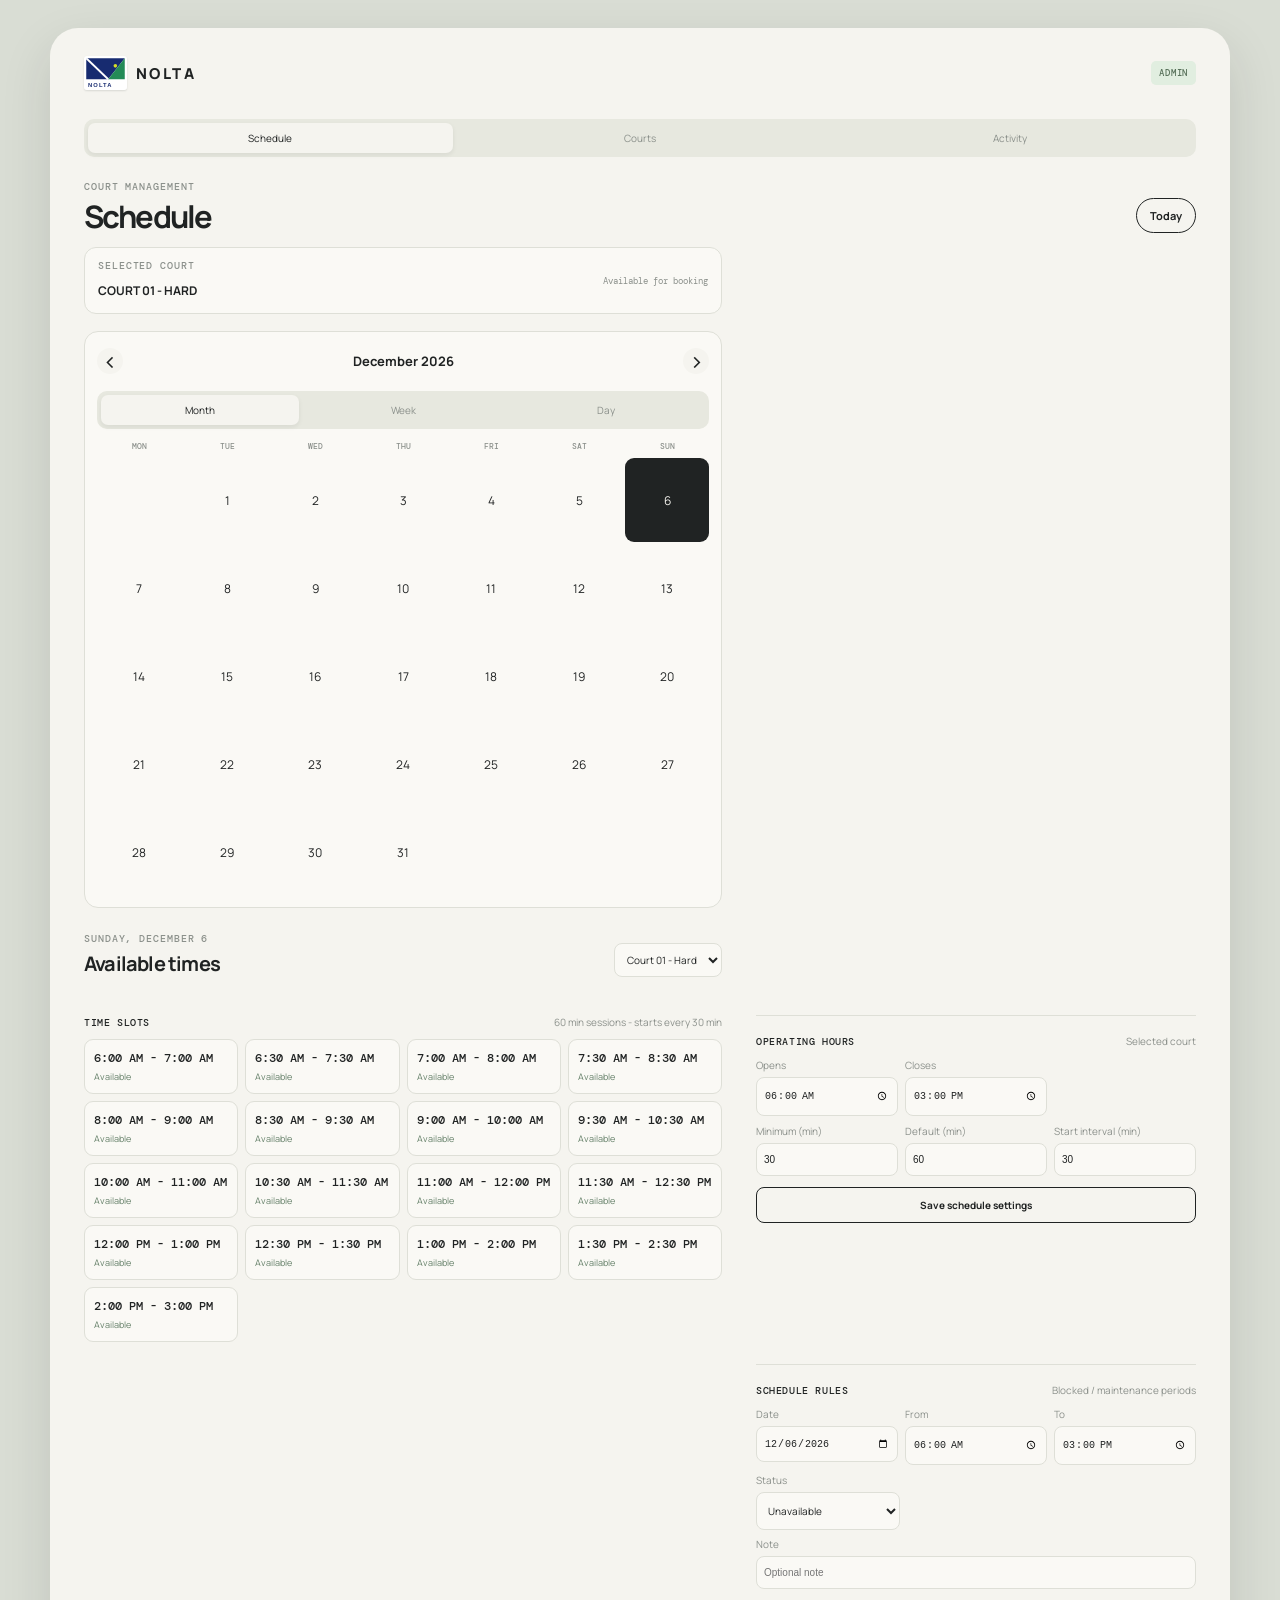
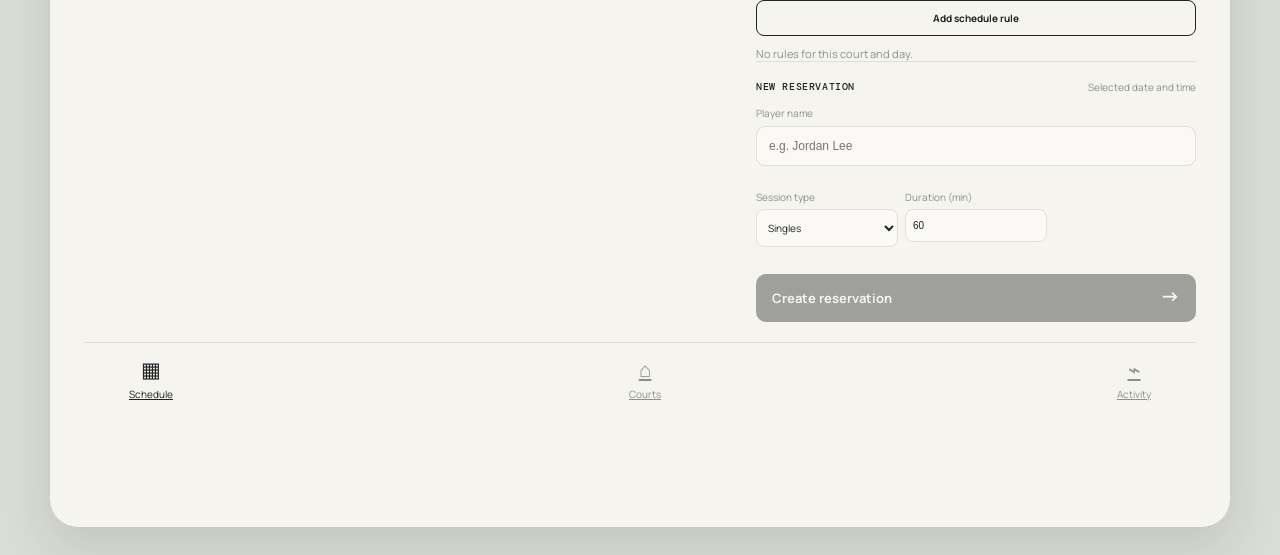
==== index.html @ 349c11d4 "Add files via upload" ====
<!doctype html><html lang="en"><head><meta charset="UTF-8"/><meta name="viewport" content="width=device-width,initial-scale=1.0"/><meta name="theme-color" content="#f5f4ef"/><title>NOLTA - Schedule</title><link rel="preconnect" href="https://fonts.googleapis.com"/><link rel="preconnect" href="https://fonts.gstatic.com" crossorigin/><link href="https://fonts.googleapis.com/css2?family=DM+Mono:wght@400;500&family=Manrope:wght@400;500;600;700;800&display=swap" rel="stylesheet"/><link rel="stylesheet" href="styles.css"/></head><body><main class="phone-shell">
<header class="topbar"><a class="brand" href="index.html"><svg class="nolta-logo" viewBox="0 0 96 76" role="img" aria-label="NOLTA logo"><rect width="96" height="76" rx="4" fill="#fff"/><path d="M5 5H91L54 52H5Z" fill="#172b70"/><path d="M91 5L54 52H91Z" fill="#238b57"/><path d="M5 5L54 52" stroke="#fff" stroke-width="4"/><circle cx="70" cy="22" r="4" fill="#d5df27"/><text x="9" y="69" fill="#172b70" font-family="Arial" font-size="13" font-weight="800">NOLTA</text></svg><span>NOLTA</span></a><span class="admin-badge">ADMIN</span></header>
<nav class="page-nav"><a data-page-link href="index.html">Schedule</a><a data-page-link href="courts.html">Courts</a><a data-page-link href="activity.html">Activity</a></nav><section class="intro"><div><p class="eyebrow">COURT MANAGEMENT</p><h1>Schedule</h1></div><button class="today-button" id="todayButton">Today</button></section>
<section class="court-status-card"><div><p class="eyebrow">SELECTED COURT</p><strong id="selectedCourtLabel"></strong></div><span class="storage-note" id="statusText"></span></section><section class="calendar-card"><div class="calendar-header"><button id="previousPeriod">‹</button><strong id="periodLabel"></strong><button id="nextPeriod">›</button></div><div class="view-switcher"><button class="view-button active" data-view="month">Month</button><button class="view-button" data-view="week">Week</button><button class="view-button" data-view="day">Day</button></div><div class="weekdays"><span>MON</span><span>TUE</span><span>WED</span><span>THU</span><span>FRI</span><span>SAT</span><span>SUN</span></div><div class="calendar-grid" id="calendarGrid"></div></section>
<section class="booking-head"><div><p class="eyebrow" id="selectedDateLabel"></p><h2>Available times</h2></div><select id="courtSelect" class="inline-select" aria-label="Select court"></select></section><section class="time-section"><div class="section-label"><span>TIME SLOTS</span><small id="durationLabel"></small></div><div class="time-grid" id="timeGrid"></div></section>
<section class="admin-panel"><div class="section-label"><span>OPERATING HOURS</span><small>Selected court</small></div><div class="inline-fields"><label>Opens<input id="openingTime" type="time"/></label><label>Closes<input id="closingTime" type="time"/></label></div><div class="inline-fields duration-settings"><label>Minimum (min)<input id="minDuration" type="number" min="1" max="720"/></label><label>Default (min)<input id="defaultDuration" type="number" min="1" max="720"/></label><label>Start interval (min)<input id="startInterval" type="number" min="1" max="720"/></label></div><button class="secondary-button" id="saveSettings">Save schedule settings</button></section>
<section class="admin-panel"><div class="section-label"><span>SCHEDULE RULES</span><small>Blocked / maintenance periods</small></div><div class="inline-fields"><label>Date<input id="ruleDate" type="date"/></label><label>From<input id="ruleStart" type="time" value="06:00"/></label><label>To<input id="ruleEnd" type="time" value="15:00"/></label></div><div class="inline-fields second-row"><label>Status<select id="ruleStatus"><option value="unavailable">Unavailable</option><option value="maintenance">Maintenance</option><option value="available">Available</option></select></label><label class="wide-field">Note<input id="ruleNote" placeholder="Optional note"/></label></div><button class="secondary-button" id="saveRule">Add schedule rule</button><div class="rule-list" id="ruleList"></div></section>
<section class="reservation-form"><div class="section-label"><span>NEW RESERVATION</span><small>Selected date and time</small></div><label>Player name<input id="playerName" placeholder="e.g. Jordan Lee"/></label><div class="inline-fields reservation-fields"><label>Session type<select id="sessionType"><option>Singles</option><option>Doubles</option><option>Practice</option><option>Lesson</option></select></label><label>Duration (min)<input id="reservationDuration" type="number" min="1"/></label></div><button class="confirm-button" id="confirmButton" disabled>Create reservation <span>→</span></button></section>
<nav class="bottom-nav"><a class="nav-item" data-page-link href="index.html"><span>▦</span><small>Schedule</small></a><a class="nav-item" data-page-link href="courts.html"><span>⌂</span><small>Courts</small></a><a class="nav-item" data-page-link href="activity.html"><span>⌁</span><small>Activity</small></a></nav></main><div class="toast" id="toast"></div><script src="assets/js/storage.js"></script><script src="assets/js/navigation.js"></script><script src="assets/js/schedule-page.js"></script></body></html>
---- styles.css ----
:root { --ink:#202323; --muted:#8b908b; --paper:#f5f4ef; --line:#dedfd7; --aqua:#8fe1d5; --coral:#ff918d; --yellow:#f4d86a; --lavender:#c4b8e7; --mint:#a8e39c; --sand:#e8ad78; }
* { box-sizing:border-box; }
body { margin:0; min-width:320px; background:#d9ddd4; color:var(--ink); font-family:Manrope, sans-serif; }
button, select { font:inherit; }
button { border:0; cursor:pointer; }
.phone-shell { width:100%; max-width:480px; min-height:100vh; margin:0 auto; background:var(--paper); padding:20px 18px 96px; overflow:hidden; }
.topbar, .intro, .booking-head, .legend, .bottom-nav { display:flex; align-items:center; justify-content:space-between; }
.topbar { margin-bottom:31px; }
.brand { display:flex; gap:9px; align-items:center; font-size:15px; font-weight:800; letter-spacing:.16em; }
.brand-mark { display:grid; place-items:center; width:27px; height:27px; border-radius:50%; background:var(--ink); color:var(--paper); font-size:14px; letter-spacing:0; }
.nolta-logo { display:block; width:43px; height:34px; object-fit:contain; border-radius:3px; box-shadow:0 1px 2px #20232322; }
.icon-button { position:relative; background:none; font-size:29px; line-height:1; transform:rotate(45deg); color:var(--ink); }
.bell-dot { position:absolute; width:6px; height:6px; top:2px; right:0; border-radius:50%; background:var(--coral); }
.intro { align-items:flex-end; margin-bottom:24px; }
.eyebrow { margin:0 0 7px; color:var(--muted); font:500 10px/1 DM Mono, monospace; letter-spacing:.09em; }
h1, h2, p { margin-top:0; }
h1 { margin-bottom:0; font-size:31px; line-height:1.1; letter-spacing:-.06em; }
h2 { margin:0; font-size:20px; letter-spacing:-.04em; }
.avatar, .mini-avatar { display:grid; place-items:center; border-radius:50%; background:#d7eabf; color:#536744; font-size:12px; font-weight:800; }
.avatar { width:38px; height:38px; }
.date-strip { display:grid; grid-template-columns:22px repeat(4, 1fr) 22px; gap:7px; align-items:center; margin-bottom:33px; }
.date-card { padding:9px 4px 10px; border-radius:12px; background:transparent; color:var(--muted); }
.date-card span { display:block; margin-bottom:5px; font:500 10px DM Mono, monospace; }
.date-card strong { font-size:19px; }
.date-card.active { background:var(--ink); color:var(--paper); box-shadow:0 5px 12px #2023231c; }
.date-arrow { background:none; color:var(--ink); font-size:28px; padding:0; }
.booking-head { align-items:flex-end; margin-bottom:16px; }
.filter-button { padding:8px 11px; border:1px solid var(--line); border-radius:20px; background:transparent; color:var(--ink); font-size:12px; }
.filter-button span { color:var(--muted); margin-left:4px; }
.court-tabs { display:flex; gap:8px; overflow:auto; margin:0 -18px 17px; padding:0 18px 2px; scrollbar-width:none; }
.court-tabs::-webkit-scrollbar { display:none; }
.court-tab { flex:0 0 auto; padding:8px 12px; border:1px solid var(--line); border-radius:20px; background:transparent; color:var(--muted); font-size:11px; }
.court-tab.active { border-color:var(--ink); background:var(--ink); color:var(--paper); }
.schedule { display:grid; grid-template-columns:43px repeat(3, minmax(126px, 1fr)); min-width:425px; height:620px; overflow:auto; border-top:1px solid var(--line); border-bottom:1px solid var(--line); background:repeating-linear-gradient(to bottom, transparent 0, transparent 69px, var(--line) 70px); }
.time-column { padding-top:42px; display:flex; flex-direction:column; justify-content:space-between; height:620px; color:var(--muted); font:10px DM Mono, monospace; }
.time-column span { height:70px; transform:translateY(-6px); }
.court-column { position:relative; height:620px; padding:0 5px; border-left:1px solid var(--line); }
.court-title { position:sticky; top:0; z-index:2; height:42px; padding:15px 5px 0; background:var(--paper); color:var(--ink); font:500 10px DM Mono, monospace; }
.court-title i { float:right; color:var(--muted); font-style:normal; font-size:8px; }
.slot { position:absolute; left:5px; right:5px; display:flex; flex-direction:column; align-items:flex-start; gap:3px; padding:8px; border-radius:8px; text-align:left; color:var(--ink); overflow:hidden; transition:transform .2s, box-shadow .2s; }
.slot:hover, .slot:focus-visible { transform:scale(1.02); box-shadow:0 5px 12px #2023231f; outline:none; }
.slot b { font:500 8px DM Mono, monospace; opacity:.8; }
.slot strong { font-size:11px; line-height:1.15; }
.slot small { font-size:9px; opacity:.65; }
.slot.open { border:1px dashed #20232355; }
.slot.booked { cursor:default; }
.aqua { background:var(--aqua); } .coral { background:var(--coral); } .yellow { background:var(--yellow); } .lavender { background:var(--lavender); } .mint { background:var(--mint); } .sand { background:var(--sand); }
.legend { justify-content:flex-start; gap:13px; padding:15px 0 17px; white-space:nowrap; overflow:hidden; color:var(--muted); font-size:9px; }
.legend span { display:flex; align-items:center; gap:5px; }.dot { width:7px; height:7px; border-radius:50%; display:inline-block; }.available-dot { background:var(--aqua); }.member-dot { background:var(--yellow); }.busy-dot { background:var(--coral); }
.bottom-nav { position:fixed; z-index:4; bottom:0; left:50%; width:min(480px, 100%); transform:translateX(-50%); padding:12px 45px 16px; border-top:1px solid var(--line); background:#f5f4eff2; backdrop-filter:blur(12px); }
.nav-item { display:flex; flex-direction:column; align-items:center; gap:4px; background:none; color:var(--muted); font-size:21px; }.nav-item small { font-size:10px; }.nav-item.active { color:var(--ink); }.mini-avatar { width:23px; height:23px; font-size:9px; }
.modal-backdrop { position:fixed; z-index:8; inset:0; display:grid; align-items:end; background:#20232366; opacity:0; pointer-events:none; transition:opacity .2s; }.modal-backdrop.visible { opacity:1; pointer-events:auto; }.modal { position:relative; width:min(480px, 100%); margin:0 auto; padding:27px 22px 25px; border-radius:22px 22px 0 0; background:var(--paper); transform:translateY(100%); transition:transform .25s; }.visible .modal { transform:translateY(0); }.close-modal { position:absolute; top:16px; right:19px; background:none; color:var(--muted); font-size:28px; }.selected-slot { margin:10px 0 23px; font:500 12px DM Mono, monospace; color:#5f7163; }.field-label { display:block; margin-bottom:7px; font-size:11px; color:var(--muted); }.modal select { width:100%; padding:13px; margin-bottom:19px; border:1px solid var(--line); border-radius:10px; background:transparent; color:var(--ink); }.confirm-button { display:flex; justify-content:space-between; width:100%; padding:15px 16px; border-radius:10px; background:var(--ink); color:var(--paper); font-size:13px; font-weight:700; }.confirm-button span { font-size:20px; line-height:14px; }.toast { position:fixed; z-index:10; left:50%; bottom:81px; transform:translate(-50%, 15px); padding:12px 17px; border-radius:20px; background:var(--ink); color:var(--paper); font-size:12px; opacity:0; transition:.25s; pointer-events:none; white-space:nowrap; }.toast.show { opacity:1; transform:translate(-50%, 0); }
@media (min-width:481px) { .phone-shell { min-height:844px; margin:24px auto; border-radius:28px; box-shadow:0 20px 50px #20232320; } .bottom-nav { bottom:24px; border-radius:0 0 28px 28px; } }

/* Admin booking interface */
.admin-badge { padding:6px 8px; border-radius:5px; background:#e1eee0; color:#58715a; font:500 9px DM Mono, monospace; letter-spacing:.08em; }
.today-button { padding:9px 13px; border:1px solid var(--ink); border-radius:20px; background:transparent; color:var(--ink); font-size:11px; font-weight:700; }
.calendar-card { margin-bottom:26px; padding:16px 12px 13px; border:1px solid var(--line); border-radius:14px; background:#faf9f5; }
.calendar-header { display:flex; align-items:center; justify-content:space-between; margin-bottom:17px; }.calendar-header strong { font-size:13px; }.calendar-header button { width:26px; height:26px; border-radius:50%; background:var(--paper); color:var(--ink); font-size:24px; line-height:20px; }
.weekdays, .calendar-grid { display:grid; grid-template-columns:repeat(7, 1fr); gap:4px; text-align:center; }.weekdays { margin-bottom:7px; color:var(--muted); font:500 8px DM Mono, monospace; }.calendar-day { position:relative; display:grid; place-items:center; width:100%; aspect-ratio:1; border-radius:9px; background:transparent; color:var(--ink); font-size:12px; }.calendar-day:hover { background:#e7e8df; }.calendar-day.selected { background:var(--ink); color:var(--paper); }.calendar-day.today:not(.selected) { outline:1px solid var(--coral); outline-offset:-2px; }.calendar-day i { position:absolute; bottom:4px; width:4px; height:4px; border-radius:50%; background:var(--coral); }.calendar-day.selected i { background:var(--yellow); }
.court-label { align-self:flex-end; padding-bottom:2px; color:#738176; font:500 9px DM Mono, monospace; }.booking-head { align-items:flex-end; }.booking-head .eyebrow { margin-bottom:6px; }
.section-label { display:flex; justify-content:space-between; align-items:center; margin-bottom:10px; color:var(--ink); font:500 10px DM Mono, monospace; letter-spacing:.06em; }.section-label small { color:var(--muted); font:10px Manrope, sans-serif; letter-spacing:0; }.time-section, .reservation-form, .upcoming-section { margin-top:22px; }.time-grid { display:grid; grid-template-columns:repeat(3, 1fr); gap:7px; }.time-option { display:flex; flex-direction:column; gap:4px; align-items:flex-start; padding:10px 9px; border:1px solid var(--line); border-radius:9px; background:#faf9f5; color:var(--ink); text-align:left; }.time-option strong { font:500 12px DM Mono, monospace; }.time-option small { color:#658069; font-size:9px; }.time-option:hover, .time-option.selected { border-color:var(--ink); background:var(--aqua); }.time-option.reserved { background:#ecece6; color:#a4a69e; cursor:not-allowed; }.time-option.reserved small { color:#a4a69e; }
.reservation-form { padding-top:18px; border-top:1px solid var(--line); }.reservation-form label { display:block; margin:12px 0; color:var(--muted); font-size:10px; }.reservation-form input, .reservation-form select { display:block; width:100%; margin-top:6px; padding:12px; border:1px solid var(--line); border-radius:9px; outline:0; background:#faf9f5; color:var(--ink); font-size:12px; }.reservation-form input:focus, .reservation-form select:focus { border-color:var(--ink); }.confirm-button { margin-top:15px; }.confirm-button:disabled { opacity:.4; cursor:not-allowed; }
.reservation-list { display:flex; flex-direction:column; gap:7px; }.reservation-item { display:flex; justify-content:space-between; align-items:center; padding:12px; border:1px solid var(--line); border-radius:10px; background:#faf9f5; }.reservation-item div { display:flex; flex-direction:column; gap:3px; }.reservation-item strong { font-size:12px; }.reservation-item span { color:var(--ink); font:500 10px DM Mono, monospace; }.reservation-item small { color:var(--muted); font-size:9px; }.remove-reservation { width:25px; height:25px; border-radius:50%; background:#f5d7d2; color:#9c5f59; font-size:18px; line-height:20px; }.empty-state { margin:0; color:var(--muted); font-size:11px; }.upcoming-section { padding-bottom:20px; }
.stats-grid { display:grid; grid-template-columns:repeat(3, 1fr); gap:7px; margin:-5px 0 18px; }.stats-grid article { display:flex; flex-direction:column; gap:3px; padding:11px 9px; border:1px solid var(--line); border-radius:10px; background:#faf9f5; }.stats-grid small, .stats-grid span { color:var(--muted); font-size:9px; }.stats-grid strong { font-size:21px; letter-spacing:-.05em; }.court-panel { margin-bottom:18px; padding:14px 12px; border:1px solid var(--line); border-radius:12px; background:#faf9f5; }.court-select-row, .court-edit-row { display:flex; gap:6px; }.court-select-row select, .court-edit-row input, .court-edit-row select { min-width:0; flex:1; padding:9px 7px; border:1px solid var(--line); border-radius:8px; background:var(--paper); color:var(--ink); font-size:10px; }.court-edit-row { margin-top:8px; flex-wrap:wrap; }.court-edit-row input { flex-basis:100%; }.court-edit-row select { flex:1; }.compact { width:auto; margin-top:0; padding:8px 9px; white-space:nowrap; }.danger-button { border:0; border-radius:8px; background:#f3d8d4; color:#935c55; font-size:10px; }.storage-note { color:var(--muted); font:9px DM Mono, monospace; }.filter-row { display:flex; gap:7px; margin-bottom:9px; }.filter-row input, .filter-row select { min-width:0; flex:1; padding:10px 8px; border:1px solid var(--line); border-radius:8px; background:#faf9f5; color:var(--ink); font-size:10px; }.filter-row select { flex:0 0 125px; }.section-label .compact { font-family:Manrope, sans-serif; letter-spacing:0; }.reservation-actions { min-width:120px; }.reservation-actions button { cursor:pointer; }.reservation-actions button:disabled { opacity:.45; cursor:not-allowed; }
.duration-settings { margin-top:8px; }.reservation-fields { grid-template-columns:1fr 1fr; margin-top:5px; }.reservation-fields input, .reservation-fields select { display:block; width:100%; margin-top:5px; padding:10px 7px; border:1px solid var(--line); border-radius:8px; background:#faf9f5; color:var(--ink); font-size:10px; }
@media (min-width:800px) { body { padding:28px; }.phone-shell { max-width:1180px; min-height:calc(100vh - 56px); margin:0 auto; padding:28px 34px 110px; border-radius:28px; }.topbar { margin-bottom:42px; }.stats-grid { max-width:520px; }.court-panel { max-width:760px; }.calendar-card { max-width:760px; }.time-grid { grid-template-columns:repeat(4, 1fr); max-width:760px; }.admin-panel, .reservation-form, .upcoming-section { max-width:760px; }.bottom-nav { width:min(1180px, 100%); bottom:28px; border-radius:0 0 28px 28px; }.reservation-item { align-items:center; }.reservation-actions { max-width:none; }.reservation-actions button { font-size:9px; } }
/* Mobile is full-width; tablet and desktop use the wider dashboard layout above. */
@media (min-width:481px) and (max-width:799px) { body { padding:24px 0; }.phone-shell { width:min(640px, 100%); max-width:640px; min-height:844px; margin:0 auto; padding:24px 26px 104px; border-radius:24px; }.bottom-nav { width:min(640px, 100%); bottom:24px; border-radius:0 0 24px 24px; } }
.modal-backdrop { position:fixed; z-index:8; inset:0; display:grid; align-items:end; background:#20232366; opacity:0; pointer-events:none; transition:opacity .2s; }.modal-backdrop.visible { opacity:1; pointer-events:auto; }.modal { position:relative; width:min(460px, 100%); margin:0 auto; padding:27px 22px 25px; border-radius:22px 22px 0 0; background:var(--paper); transform:translateY(100%); transition:transform .25s; }.visible .modal { transform:translateY(0); }.modal .field-label { display:block; margin:12px 0 5px; color:var(--muted); font-size:10px; }.modal input, .modal select { width:100%; padding:11px; border:1px solid var(--line); border-radius:9px; background:#faf9f5; color:var(--ink); font-size:11px; }.close-modal { position:absolute; top:14px; right:17px; border:0; background:none; color:var(--muted); font-size:26px; }.selected-slot { margin:10px 0 17px; color:#5f7163; font:500 11px DM Mono, monospace; }.modal .confirm-button { margin-top:18px; }.modal input:focus, .modal select:focus, input:focus, select:focus, button:focus-visible, a:focus-visible { outline:2px solid #6b9c88; outline-offset:2px; }
@media (min-width:800px) { .phone-shell { display:grid; grid-template-columns:minmax(0, 1fr) minmax(340px, 440px); column-gap:34px; align-items:start; }.topbar, .page-nav, .intro, .bottom-nav { grid-column:1 / -1; }.calendar-card, .court-status-card, .booking-head, .time-section { grid-column:1; }.admin-panel, .reservation-form, .court-list, .filter-row, .reservation-list { grid-column:2; }.admin-panel { margin-top:0; }.reservation-form { margin-top:0; }.bottom-nav { position:relative; width:100%; bottom:auto; margin-top:20px; }.modal { align-self:center; border-radius:22px; margin-bottom:10vh; } }
.page-nav { display:flex; gap:5px; margin:-13px 0 25px; padding:4px; border-radius:10px; background:#e7e8df; }.page-nav a { flex:1; padding:8px 4px; border-radius:7px; color:var(--muted); text-align:center; text-decoration:none; font-size:10px; }.page-nav a.active { background:var(--paper); color:var(--ink); box-shadow:0 2px 5px #20232312; }.brand { color:var(--ink); text-decoration:none; }.inline-select { max-width:130px; padding:8px; border:1px solid var(--line); border-radius:8px; background:#faf9f5; color:var(--ink); font-size:10px; }.court-list { display:flex; flex-direction:column; gap:8px; }.court-card { display:flex; justify-content:space-between; gap:8px; padding:14px 12px; border:1px solid var(--line); border-radius:12px; background:#faf9f5; }.court-card h2 { margin:2px 0 5px; font-size:18px; }.court-card small { display:block; margin-top:8px; color:var(--muted); font-size:9px; }.court-card-status { display:block; font-size:10px; }.card-actions { display:flex; flex-direction:column; gap:5px; align-items:flex-end; }.form-actions { display:flex; gap:8px; margin-top:12px; }.form-actions .secondary-button { flex:1; }.activity-filters { flex-wrap:wrap; }.activity-filters input, .activity-filters select { flex:1 1 140px; }.activity-filters input[type=date] { min-width:0; }.rule-item .status-available { color:#5c8667; }
.court-status-card { display:flex; align-items:center; justify-content:space-between; margin:-10px 0 17px; padding:13px; border:1px solid var(--line); border-radius:12px; background:#faf9f5; }.court-status-card strong { font-size:12px; }.court-status-card select { max-width:130px; padding:8px; border:1px solid var(--line); border-radius:8px; background:var(--paper); color:var(--ink); font-size:10px; }.view-switcher { display:flex; gap:5px; margin-bottom:12px; padding:4px; border-radius:10px; background:#e7e8df; }.view-button { flex:1; padding:8px; border-radius:7px; background:transparent; color:var(--muted); font-size:10px; }.view-button.active { background:var(--paper); color:var(--ink); box-shadow:0 2px 5px #20232312; }.admin-panel { margin-top:22px; padding-top:18px; border-top:1px solid var(--line); }.inline-fields { display:grid; grid-template-columns:1fr 1fr 1fr; gap:7px; }.inline-fields label, .reservation-form label { display:block; color:var(--muted); font-size:10px; }.inline-fields input, .inline-fields select { display:block; width:100%; margin-top:5px; padding:10px 7px; border:1px solid var(--line); border-radius:8px; background:#faf9f5; color:var(--ink); font-size:10px; }.second-row { margin-top:8px; grid-template-columns:1fr 2fr; }.wide-field { grid-column:span 2; }.secondary-button { width:100%; margin-top:11px; padding:10px; border:1px solid var(--ink); border-radius:8px; background:transparent; color:var(--ink); font-size:10px; font-weight:700; }.rule-list { display:flex; flex-direction:column; gap:6px; margin-top:10px; }.rule-item { display:flex; justify-content:space-between; align-items:center; padding:10px; border:1px solid var(--line); border-radius:8px; background:#faf9f5; }.rule-item > div:first-child { display:flex; flex-direction:column; gap:3px; }.rule-item strong { font:500 11px DM Mono, monospace; }.rule-item small { color:var(--muted); font-size:9px; }.rule-item button { margin-left:4px; padding:5px 6px; border-radius:5px; background:#e9e9e1; color:var(--ink); font-size:9px; }.status-available { color:#5c8667; }.status-unavailable, .status-cancelled { color:#a2645c; }.status-maintenance { color:#af7e2e; }.status-pending { color:#9b8246; }.status-confirmed { color:#52805d; }.booking-dot, .rule-dot { position:absolute; bottom:4px; width:4px; height:4px; border-radius:50%; }.booking-dot { background:var(--coral); left:calc(50% - 6px); }.rule-dot { background:var(--yellow); left:calc(50% + 2px); }.calendar-day.selected .booking-dot { background:var(--yellow); }.time-option.blocked { background:#e9e9e2; color:#a4a69e; cursor:not-allowed; }.time-option.blocked small { color:#a4a69e; }.reservation-actions { display:flex !important; flex-direction:row !important; flex-wrap:wrap; justify-content:flex-end; gap:4px; max-width:145px; }.reservation-actions button { padding:5px 6px; border:0; border-radius:5px; background:#e8e9e1; color:var(--ink); font-size:8px; }.reservation-actions .confirm-record { background:#d9edda; color:#58715a; }.reservation-actions .cancel-record { background:#f3d8d4; color:#935c55; }.reservation-actions button:disabled { opacity:.6; cursor:default; }.reservation-item { align-items:flex-start; gap:8px; }
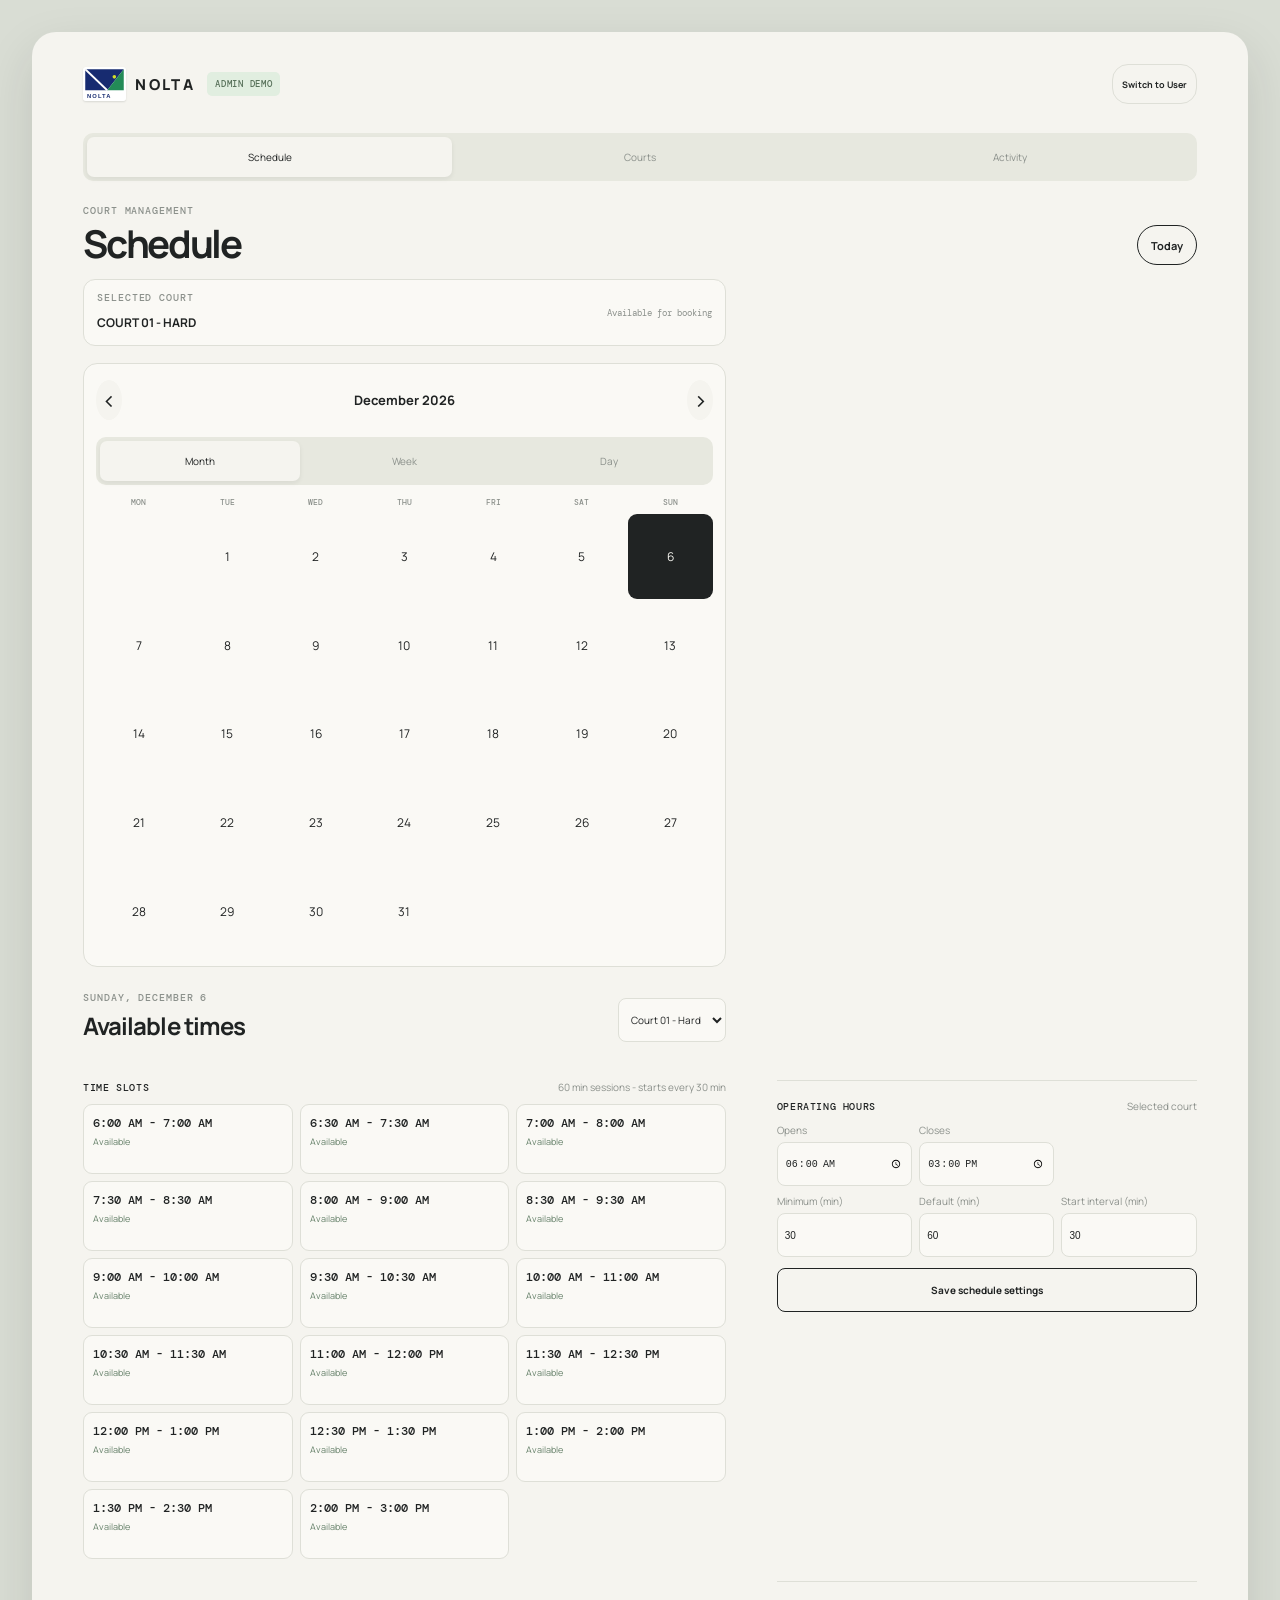
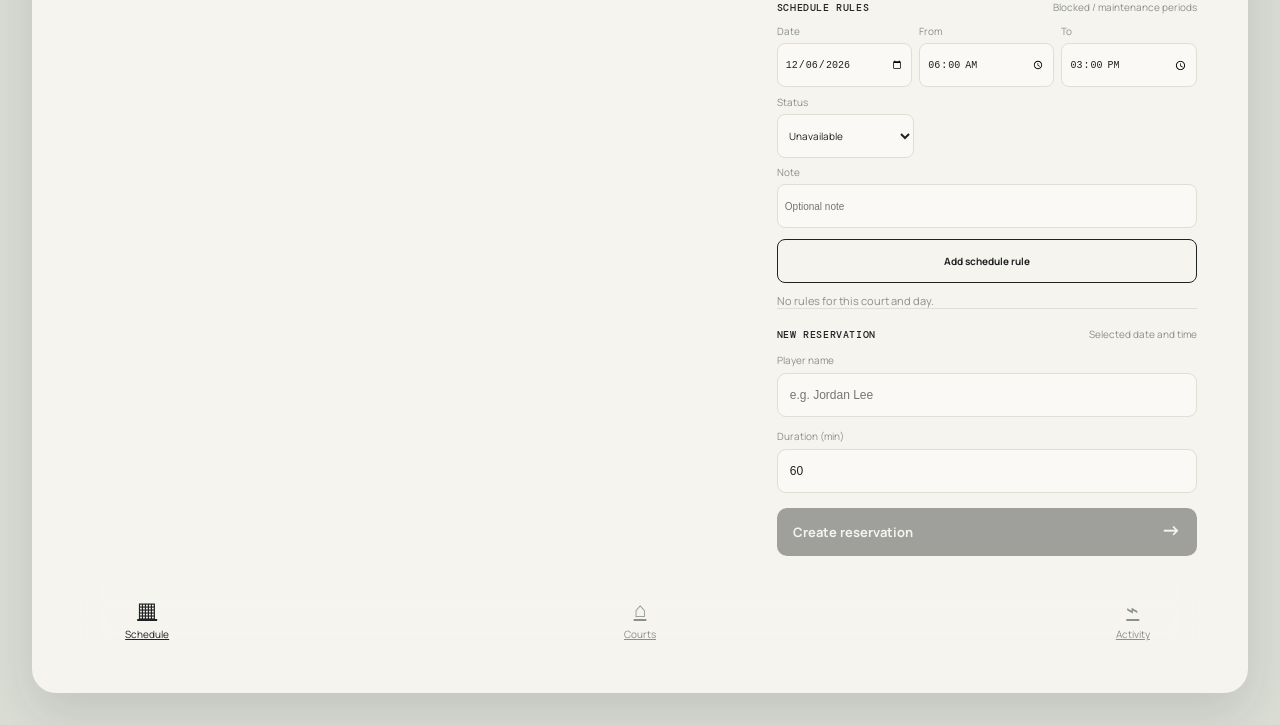
==== commit 1e9c5fa2: "Add files via upload Update responsive NOLTA prototype" ====
--- a/index.html
+++ b/index.html
@@ -1,9 +1 @@
-<!doctype html><html lang="en"><head><meta charset="UTF-8"/><meta name="viewport" content="width=device-width,initial-scale=1.0"/><meta name="theme-color" content="#f5f4ef"/><title>NOLTA - Schedule</title><link rel="preconnect" href="https://fonts.googleapis.com"/><link rel="preconnect" href="https://fonts.gstatic.com" crossorigin/><link href="https://fonts.googleapis.com/css2?family=DM+Mono:wght@400;500&family=Manrope:wght@400;500;600;700;800&display=swap" rel="stylesheet"/><link rel="stylesheet" href="styles.css"/></head><body><main class="phone-shell">
-<header class="topbar"><a class="brand" href="index.html"><svg class="nolta-logo" viewBox="0 0 96 76" role="img" aria-label="NOLTA logo"><rect width="96" height="76" rx="4" fill="#fff"/><path d="M5 5H91L54 52H5Z" fill="#172b70"/><path d="M91 5L54 52H91Z" fill="#238b57"/><path d="M5 5L54 52" stroke="#fff" stroke-width="4"/><circle cx="70" cy="22" r="4" fill="#d5df27"/><text x="9" y="69" fill="#172b70" font-family="Arial" font-size="13" font-weight="800">NOLTA</text></svg><span>NOLTA</span></a><span class="admin-badge">ADMIN</span></header>
-<nav class="page-nav"><a data-page-link href="index.html">Schedule</a><a data-page-link href="courts.html">Courts</a><a data-page-link href="activity.html">Activity</a></nav><section class="intro"><div><p class="eyebrow">COURT MANAGEMENT</p><h1>Schedule</h1></div><button class="today-button" id="todayButton">Today</button></section>
-<section class="court-status-card"><div><p class="eyebrow">SELECTED COURT</p><strong id="selectedCourtLabel"></strong></div><span class="storage-note" id="statusText"></span></section><section class="calendar-card"><div class="calendar-header"><button id="previousPeriod">‹</button><strong id="periodLabel"></strong><button id="nextPeriod">›</button></div><div class="view-switcher"><button class="view-button active" data-view="month">Month</button><button class="view-button" data-view="week">Week</button><button class="view-button" data-view="day">Day</button></div><div class="weekdays"><span>MON</span><span>TUE</span><span>WED</span><span>THU</span><span>FRI</span><span>SAT</span><span>SUN</span></div><div class="calendar-grid" id="calendarGrid"></div></section>
-<section class="booking-head"><div><p class="eyebrow" id="selectedDateLabel"></p><h2>Available times</h2></div><select id="courtSelect" class="inline-select" aria-label="Select court"></select></section><section class="time-section"><div class="section-label"><span>TIME SLOTS</span><small id="durationLabel"></small></div><div class="time-grid" id="timeGrid"></div></section>
-<section class="admin-panel"><div class="section-label"><span>OPERATING HOURS</span><small>Selected court</small></div><div class="inline-fields"><label>Opens<input id="openingTime" type="time"/></label><label>Closes<input id="closingTime" type="time"/></label></div><div class="inline-fields duration-settings"><label>Minimum (min)<input id="minDuration" type="number" min="1" max="720"/></label><label>Default (min)<input id="defaultDuration" type="number" min="1" max="720"/></label><label>Start interval (min)<input id="startInterval" type="number" min="1" max="720"/></label></div><button class="secondary-button" id="saveSettings">Save schedule settings</button></section>
-<section class="admin-panel"><div class="section-label"><span>SCHEDULE RULES</span><small>Blocked / maintenance periods</small></div><div class="inline-fields"><label>Date<input id="ruleDate" type="date"/></label><label>From<input id="ruleStart" type="time" value="06:00"/></label><label>To<input id="ruleEnd" type="time" value="15:00"/></label></div><div class="inline-fields second-row"><label>Status<select id="ruleStatus"><option value="unavailable">Unavailable</option><option value="maintenance">Maintenance</option><option value="available">Available</option></select></label><label class="wide-field">Note<input id="ruleNote" placeholder="Optional note"/></label></div><button class="secondary-button" id="saveRule">Add schedule rule</button><div class="rule-list" id="ruleList"></div></section>
-<section class="reservation-form"><div class="section-label"><span>NEW RESERVATION</span><small>Selected date and time</small></div><label>Player name<input id="playerName" placeholder="e.g. Jordan Lee"/></label><div class="inline-fields reservation-fields"><label>Session type<select id="sessionType"><option>Singles</option><option>Doubles</option><option>Practice</option><option>Lesson</option></select></label><label>Duration (min)<input id="reservationDuration" type="number" min="1"/></label></div><button class="confirm-button" id="confirmButton" disabled>Create reservation <span>→</span></button></section>
-<nav class="bottom-nav"><a class="nav-item" data-page-link href="index.html"><span>▦</span><small>Schedule</small></a><a class="nav-item" data-page-link href="courts.html"><span>⌂</span><small>Courts</small></a><a class="nav-item" data-page-link href="activity.html"><span>⌁</span><small>Activity</small></a></nav></main><div class="toast" id="toast"></div><script src="assets/js/storage.js"></script><script src="assets/js/navigation.js"></script><script src="assets/js/schedule-page.js"></script></body></html>
+<!doctype html><html lang="en"><head><meta charset="UTF-8"/><meta name="viewport" content="width=device-width,initial-scale=1.0"/><meta name="theme-color" content="#f5f4ef"/><title>NOLTA - Schedule</title><link rel="preconnect" href="https://fonts.googleapis.com"/><link rel="preconnect" href="https://fonts.gstatic.com" crossorigin/><link href="https://fonts.googleapis.com/css2?family=DM+Mono:wght@400;500&family=Manrope:wght@400;500;600;700;800&display=swap" rel="stylesheet"/><link rel="stylesheet" href="styles.css"/></head><body><main class="phone-shell"><header class="topbar"><a class="brand" href="index.html"><svg class="nolta-logo" viewBox="0 0 96 76" role="img" aria-label="NOLTA logo"><rect width="96" height="76" rx="4" fill="#fff"/><path d="M5 5H91L54 52H5Z" fill="#172b70"/><path d="M91 5L54 52H91Z" fill="#238b57"/><path d="M5 5L54 52" stroke="#fff" stroke-width="4"/><circle cx="70" cy="22" r="4" fill="#d5df27"/><text x="9" y="69" fill="#172b70" font-family="Arial" font-size="13" font-weight="800">NOLTA</text></svg><span>NOLTA</span></a><span class="admin-badge">ADMIN</span></header><nav class="page-nav"><a data-page-link href="index.html">Schedule</a><a data-page-link href="courts.html">Courts</a><a data-page-link href="activity.html">Activity</a></nav><section class="intro"><div><p class="eyebrow">COURT MANAGEMENT</p><h1>Schedule</h1></div><button class="today-button" id="todayButton">Today</button></section><section class="court-status-card"><div><p class="eyebrow">SELECTED COURT</p><strong id="selectedCourtLabel"></strong></div><span class="storage-note" id="statusText"></span></section><section class="calendar-card"><div class="calendar-header"><button id="previousPeriod">‹</button><strong id="periodLabel"></strong><button id="nextPeriod">›</button></div><div class="view-switcher"><button class="view-button active" data-view="month">Month</button><button class="view-button" data-view="week">Week</button><button class="view-button" data-view="day">Day</button></div><div class="weekdays"><span>MON</span><span>TUE</span><span>WED</span><span>THU</span><span>FRI</span><span>SAT</span><span>SUN</span></div><div class="calendar-grid" id="calendarGrid"></div></section><section class="booking-head"><div><p class="eyebrow" id="selectedDateLabel"></p><h2>Available times</h2></div><select id="courtSelect" class="inline-select" aria-label="Select court"></select></section><section class="time-section"><div class="section-label"><span>TIME SLOTS</span><small id="durationLabel"></small></div><div class="time-grid" id="timeGrid"></div></section><section class="admin-panel"><div class="section-label"><span>OPERATING HOURS</span><small>Selected court</small></div><div class="inline-fields"><label>Opens<input id="openingTime" type="time"/></label><label>Closes<input id="closingTime" type="time"/></label></div><div class="inline-fields duration-settings"><label>Minimum (min)<input id="minDuration" type="number" min="1" max="720"/></label><label>Default (min)<input id="defaultDuration" type="number" min="1" max="720"/></label><label>Start interval (min)<input id="startInterval" type="number" min="1" max="720"/></label></div><button class="secondary-button" id="saveSettings">Save schedule settings</button></section><section class="admin-panel"><div class="section-label"><span>SCHEDULE RULES</span><small>Blocked / maintenance periods</small></div><div class="inline-fields"><label>Date<input id="ruleDate" type="date"/></label><label>From<input id="ruleStart" type="time" value="06:00"/></label><label>To<input id="ruleEnd" type="time" value="15:00"/></label></div><div class="inline-fields second-row"><label>Status<select id="ruleStatus"><option value="unavailable">Unavailable</option><option value="maintenance">Maintenance</option><option value="available">Available</option></select></label><label class="wide-field">Note<input id="ruleNote" placeholder="Optional note"/></label></div><button class="secondary-button" id="saveRule">Add schedule rule</button><div class="rule-list" id="ruleList"></div></section><section class="reservation-form"><div class="section-label"><span>NEW RESERVATION</span><small>Selected date and time</small></div><label>Player name<input id="playerName" placeholder="e.g. Jordan Lee"/></label><label>Duration (min)<input id="reservationDuration" type="number" min="1"/></label><button class="confirm-button" id="confirmButton" disabled>Create reservation <span>→</span></button></section><nav class="bottom-nav"><a class="nav-item" data-page-link href="index.html"><span>▦</span><small>Schedule</small></a><a class="nav-item" data-page-link href="courts.html"><span>⌂</span><small>Courts</small></a><a class="nav-item" data-page-link href="activity.html"><span>⌁</span><small>Activity</small></a></nav></main><div class="toast" id="toast"></div><script src="assets/js/storage.js"></script><script src="assets/js/navigation.js"></script><script src="assets/js/schedule-page.js"></script></body></html>
--- a/styles.css
+++ b/styles.css
@@ -71,3 +71,90 @@
 @media (min-width:800px) { .phone-shell { display:grid; grid-template-columns:minmax(0, 1fr) minmax(340px, 440px); column-gap:34px; align-items:start; }.topbar, .page-nav, .intro, .bottom-nav { grid-column:1 / -1; }.calendar-card, .court-status-card, .booking-head, .time-section { grid-column:1; }.admin-panel, .reservation-form, .court-list, .filter-row, .reservation-list { grid-column:2; }.admin-panel { margin-top:0; }.reservation-form { margin-top:0; }.bottom-nav { position:relative; width:100%; bottom:auto; margin-top:20px; }.modal { align-self:center; border-radius:22px; margin-bottom:10vh; } }
 .page-nav { display:flex; gap:5px; margin:-13px 0 25px; padding:4px; border-radius:10px; background:#e7e8df; }.page-nav a { flex:1; padding:8px 4px; border-radius:7px; color:var(--muted); text-align:center; text-decoration:none; font-size:10px; }.page-nav a.active { background:var(--paper); color:var(--ink); box-shadow:0 2px 5px #20232312; }.brand { color:var(--ink); text-decoration:none; }.inline-select { max-width:130px; padding:8px; border:1px solid var(--line); border-radius:8px; background:#faf9f5; color:var(--ink); font-size:10px; }.court-list { display:flex; flex-direction:column; gap:8px; }.court-card { display:flex; justify-content:space-between; gap:8px; padding:14px 12px; border:1px solid var(--line); border-radius:12px; background:#faf9f5; }.court-card h2 { margin:2px 0 5px; font-size:18px; }.court-card small { display:block; margin-top:8px; color:var(--muted); font-size:9px; }.court-card-status { display:block; font-size:10px; }.card-actions { display:flex; flex-direction:column; gap:5px; align-items:flex-end; }.form-actions { display:flex; gap:8px; margin-top:12px; }.form-actions .secondary-button { flex:1; }.activity-filters { flex-wrap:wrap; }.activity-filters input, .activity-filters select { flex:1 1 140px; }.activity-filters input[type=date] { min-width:0; }.rule-item .status-available { color:#5c8667; }
 .court-status-card { display:flex; align-items:center; justify-content:space-between; margin:-10px 0 17px; padding:13px; border:1px solid var(--line); border-radius:12px; background:#faf9f5; }.court-status-card strong { font-size:12px; }.court-status-card select { max-width:130px; padding:8px; border:1px solid var(--line); border-radius:8px; background:var(--paper); color:var(--ink); font-size:10px; }.view-switcher { display:flex; gap:5px; margin-bottom:12px; padding:4px; border-radius:10px; background:#e7e8df; }.view-button { flex:1; padding:8px; border-radius:7px; background:transparent; color:var(--muted); font-size:10px; }.view-button.active { background:var(--paper); color:var(--ink); box-shadow:0 2px 5px #20232312; }.admin-panel { margin-top:22px; padding-top:18px; border-top:1px solid var(--line); }.inline-fields { display:grid; grid-template-columns:1fr 1fr 1fr; gap:7px; }.inline-fields label, .reservation-form label { display:block; color:var(--muted); font-size:10px; }.inline-fields input, .inline-fields select { display:block; width:100%; margin-top:5px; padding:10px 7px; border:1px solid var(--line); border-radius:8px; background:#faf9f5; color:var(--ink); font-size:10px; }.second-row { margin-top:8px; grid-template-columns:1fr 2fr; }.wide-field { grid-column:span 2; }.secondary-button { width:100%; margin-top:11px; padding:10px; border:1px solid var(--ink); border-radius:8px; background:transparent; color:var(--ink); font-size:10px; font-weight:700; }.rule-list { display:flex; flex-direction:column; gap:6px; margin-top:10px; }.rule-item { display:flex; justify-content:space-between; align-items:center; padding:10px; border:1px solid var(--line); border-radius:8px; background:#faf9f5; }.rule-item > div:first-child { display:flex; flex-direction:column; gap:3px; }.rule-item strong { font:500 11px DM Mono, monospace; }.rule-item small { color:var(--muted); font-size:9px; }.rule-item button { margin-left:4px; padding:5px 6px; border-radius:5px; background:#e9e9e1; color:var(--ink); font-size:9px; }.status-available { color:#5c8667; }.status-unavailable, .status-cancelled { color:#a2645c; }.status-maintenance { color:#af7e2e; }.status-pending { color:#9b8246; }.status-confirmed { color:#52805d; }.booking-dot, .rule-dot { position:absolute; bottom:4px; width:4px; height:4px; border-radius:50%; }.booking-dot { background:var(--coral); left:calc(50% - 6px); }.rule-dot { background:var(--yellow); left:calc(50% + 2px); }.calendar-day.selected .booking-dot { background:var(--yellow); }.time-option.blocked { background:#e9e9e2; color:#a4a69e; cursor:not-allowed; }.time-option.blocked small { color:#a4a69e; }.reservation-actions { display:flex !important; flex-direction:row !important; flex-wrap:wrap; justify-content:flex-end; gap:4px; max-width:145px; }.reservation-actions button { padding:5px 6px; border:0; border-radius:5px; background:#e8e9e1; color:var(--ink); font-size:8px; }.reservation-actions .confirm-record { background:#d9edda; color:#58715a; }.reservation-actions .cancel-record { background:#f3d8d4; color:#935c55; }.reservation-actions button:disabled { opacity:.6; cursor:default; }.reservation-item { align-items:flex-start; gap:8px; }
+.role-switch { margin-left:auto; padding:7px 9px; border:1px solid var(--line); border-radius:16px; background:transparent; color:var(--ink); font-size:9px; font-weight:700; }.user-hero { margin-bottom:20px; padding:18px; border-radius:14px; background:var(--ink); color:var(--paper); }.user-hero .eyebrow { color:#b9c8bb; }.user-hero h2 { margin-bottom:7px; color:var(--paper); }.user-hero p:last-child { margin:0; color:#d6ddd4; font-size:11px; line-height:1.5; }.user-booking label { display:block; margin:12px 0; color:var(--muted); font-size:10px; }.user-booking input, .user-booking select { display:block; width:100%; margin-top:6px; padding:12px; border:1px solid var(--line); border-radius:9px; background:#faf9f5; color:var(--ink); font-size:12px; }.user-booking .confirm-button { margin-top:16px; }
+.user-calendar { display:grid; grid-template-columns:repeat(7, 1fr); gap:5px; margin:10px 0 19px; }.user-calendar .calendar-day { padding:7px 2px; }.user-calendar .calendar-day span { font:8px DM Mono, monospace; color:var(--muted); }.user-calendar .calendar-day strong { font-size:14px; }.user-calendar .calendar-day.selected span, .user-calendar .calendar-day.selected strong { color:var(--paper); }.full-select, .duration-label input { display:block; width:100%; margin-top:6px; padding:12px; border:1px solid var(--line); border-radius:9px; background:#faf9f5; color:var(--ink); font-size:12px; }.booking-date-heading { margin-top:21px; }.duration-label { display:block; margin-top:18px; color:var(--muted); font-size:10px; }.booking-summary { margin-top:18px; padding:13px; border-radius:10px; background:#e4efe3; color:var(--ink); }.booking-summary strong { font-size:11px; line-height:1.45; }.profile-card { padding:20px; margin-bottom:13px; border-radius:14px; background:#faf9f5; border:1px solid var(--line); }.profile-card .avatar { margin-bottom:15px; }.profile-card h2 { margin-bottom:5px; }.profile-card p:not(.eyebrow) { margin-bottom:5px; font:500 11px DM Mono, monospace; }.profile-card small { color:var(--muted); font-size:9px; }.logout-button { width:100%; margin-top:10px; padding:11px; }.auth-shell { max-width:390px; min-height:100vh; display:flex; flex-direction:column; justify-content:center; }.auth-logo { display:flex; align-items:center; gap:9px; margin-bottom:28px; font-weight:800; letter-spacing:.16em; }.auth-shell h1 { margin-bottom:10px; }.auth-note { color:var(--muted); font-size:11px; line-height:1.5; }.auth-shell label { display:block; margin-top:15px; color:var(--muted); font-size:10px; }.auth-shell input, .auth-shell select { display:block; width:100%; margin-top:6px; padding:12px; border:1px solid var(--line); border-radius:9px; background:#faf9f5; color:var(--ink); }.auth-shell .confirm-button { margin-top:20px; }.auth-link { display:block; margin-top:16px; color:var(--ink); text-align:center; font-size:11px; }.prototype-warning { margin-top:22px; color:var(--muted); font-size:9px; line-height:1.4; text-align:center; }.auth-error { color:#9c5f59; font-size:11px; }
+.reset-filters-button{margin:0;padding:9px 11px;white-space:nowrap}.reset-modal h2{max-width:300px;margin-top:5px}.reset-actions{display:flex;gap:8px;margin-top:18px}.reset-actions button{flex:1;margin:0;padding:12px}.reset-confirm{padding:12px 10px}.empty-panel{padding:30px 20px;border:1px dashed var(--line);border-radius:14px;background:#faf9f5;text-align:center}.empty-panel h2{margin:7px 0 6px;font-size:18px}.empty-panel p{max-width:300px;margin:0 auto;color:var(--muted);font-size:11px;line-height:1.5}.empty-icon{display:grid;place-items:center;width:42px;height:42px;margin:0 auto;border-radius:50%;background:#e4efe3;color:#5f7163;font-size:24px}
+.demo-management{margin-bottom:14px;padding:16px 12px;border:1px solid var(--line);border-radius:14px;background:#faf9f5}.demo-management-heading{display:flex;align-items:flex-start;justify-content:space-between;gap:10px}.demo-management h2{margin:2px 0 0;font-size:15px}.demo-management>p{margin:8px 0 12px;color:var(--muted);font-size:10px;line-height:1.45}.demo-management-actions{display:flex;gap:7px;flex-wrap:wrap}.demo-management-actions button{margin:0}.demo-management-actions .danger-button{padding:9px 11px}.demo-management-actions .secondary-button{padding:8px 11px}
+
+/* Responsive application layout */
+:root { --content-gutter:clamp(16px, 3vw, 32px); }
+body { min-width:320px; overflow-x:hidden; }
+.phone-shell { width:100%; max-width:none; min-height:100vh; margin:0; padding:clamp(18px, 3vw, 32px) var(--content-gutter) calc(92px + env(safe-area-inset-bottom)); border-radius:0; box-shadow:none; overflow:visible; }
+.topbar { gap:12px; margin-bottom:clamp(24px, 4vw, 42px); }
+.intro { gap:16px; }
+h1 { font-size:clamp(28px, 3vw, 42px); }
+h2 { font-size:clamp(19px, 2vw, 24px); }
+button, select, input { min-height:44px; }
+.today-button, .compact, .role-switch, .view-button, .calendar-header button { min-height:40px; }
+.page-nav { max-width:720px; }
+.page-nav a { min-height:40px; display:flex; align-items:center; justify-content:center; }
+.bottom-nav { width:100%; max-width:none; padding:11px var(--content-gutter) calc(12px + env(safe-area-inset-bottom)); }
+.nav-item { min-width:64px; min-height:44px; justify-content:center; }
+.time-grid { grid-template-columns:repeat(auto-fit, minmax(150px, 1fr)); max-width:none; }
+.time-option { min-height:70px; }
+.court-list { display:grid; grid-template-columns:1fr; }
+.reservation-list { min-width:0; }
+.reservation-item { min-width:0; }
+.reservation-item > div:first-child { min-width:0; }
+.reservation-item span, .reservation-item small { overflow-wrap:anywhere; }
+.filter-row { align-items:stretch; }
+.activity-filters input, .activity-filters select { min-height:44px; }
+.demo-management-actions { align-items:center; }
+.demo-management-actions button { min-height:44px; }
+.calendar-card, .user-booking, .admin-panel, .reservation-form, .court-list, .reservation-list, .filter-row, .user-hero, .upcoming-section { width:100%; max-width:none; }
+.calendar-card { overflow:hidden; }
+.calendar-grid, .user-calendar { min-width:0; }
+.user-calendar.month-view .calendar-day { min-width:0; font-size:clamp(10px, 1.5vw, 13px); }
+.modal { max-height:calc(100vh - 24px); overflow:auto; padding-bottom:calc(25px + env(safe-area-inset-bottom)); }
+
+@media (min-width:768px) {
+  body { padding:24px; }
+  .phone-shell { width:100%; max-width:1024px; min-height:calc(100vh - 48px); margin:0 auto; padding:28px clamp(24px, 4vw, 48px) 36px; border-radius:24px; box-shadow:0 20px 50px #20232320; }
+  .bottom-nav { position:relative; left:auto; bottom:auto; transform:none; margin-top:28px; border:0; border-radius:0; background:transparent; }
+  .court-list { grid-template-columns:repeat(auto-fit, minmax(260px, 1fr)); }
+  .time-grid { grid-template-columns:repeat(auto-fit, minmax(180px, 1fr)); }
+  .modal-backdrop { align-items:center; padding:24px; }
+  .modal { width:min(560px, 100%); border-radius:20px; transform:translateY(18px); }
+  .visible .modal { transform:translateY(0); }
+  .activity-filters { display:grid; grid-template-columns:minmax(180px, 1.4fr) repeat(3, minmax(130px, 1fr)); }
+}
+
+@media (min-width:1024px) {
+  body { padding:32px; }
+  .phone-shell { max-width:1440px; min-height:calc(100vh - 64px); padding:32px clamp(32px, 4vw, 64px) 40px; }
+  .page-nav { max-width:none; }
+  .phone-shell:has(#calendarGrid) { display:grid; grid-template-columns:minmax(0, 1fr) minmax(320px, 420px); gap:0 clamp(28px, 4vw, 64px); align-items:start; }
+  .phone-shell:has(#calendarGrid) > .topbar, .phone-shell:has(#calendarGrid) > .page-nav, .phone-shell:has(#calendarGrid) > .intro, .phone-shell:has(#calendarGrid) > .bottom-nav { grid-column:1 / -1; }
+  .phone-shell:has(#calendarGrid) > .calendar-card, .phone-shell:has(#calendarGrid) > .court-status-card, .phone-shell:has(#calendarGrid) > .booking-head, .phone-shell:has(#calendarGrid) > .time-section { grid-column:1; }
+  .phone-shell:has(#calendarGrid) > .admin-panel, .phone-shell:has(#calendarGrid) > .reservation-form { grid-column:2; }
+  .phone-shell:has(#calendarGrid) > .demo-management, .phone-shell:has(#calendarGrid) > .filter-row, .phone-shell:has(#calendarGrid) > .reservation-list { grid-column:1 / -1; }
+  .phone-shell:has(#userCalendar) { display:grid; grid-template-columns:minmax(0, 1fr) minmax(320px, 420px); gap:0 clamp(28px, 4vw, 64px); align-items:start; }
+  .phone-shell:has(#userCalendar) > .topbar, .phone-shell:has(#userCalendar) > .page-nav, .phone-shell:has(#userCalendar) > .intro, .phone-shell:has(#userCalendar) > .bottom-nav { grid-column:1 / -1; }
+  .phone-shell:has(#userCalendar) > .user-booking { grid-column:1 / -1; display:grid; grid-template-columns:minmax(0, 1fr) minmax(320px, 420px); gap:0 clamp(28px, 4vw, 64px); }
+  .phone-shell:has(#userCalendar) > .user-booking > .section-label, .phone-shell:has(#userCalendar) > .user-booking > #userCourt, .phone-shell:has(#userCalendar) > .user-booking > .booking-date-heading, .phone-shell:has(#userCalendar) > .user-booking > #userCalendar, .phone-shell:has(#userCalendar) > .user-booking > .view-switcher, .phone-shell:has(#userCalendar) > .user-booking > #userTimeGrid, .phone-shell:has(#userCalendar) > .user-booking > #userEmpty { grid-column:1; }
+  .phone-shell:has(#userCalendar) > .user-booking > .duration-label, .phone-shell:has(#userCalendar) > .user-booking > .booking-summary, .phone-shell:has(#userCalendar) > .user-booking > #userBook { grid-column:2; }
+  .phone-shell:has(#userCalendar) > .user-booking > .duration-label { grid-row:4; margin-top:0; }
+  .phone-shell:has(#userCalendar) > .user-booking > .booking-summary { grid-row:5; }
+  .phone-shell:has(#userCalendar) > .user-booking > #userBook { grid-row:6; }
+  .phone-shell:has(#userCalendar) .time-grid { grid-template-columns:repeat(auto-fit, minmax(190px, 1fr)); }
+  .phone-shell:has(#activityList) .reservation-list { display:grid; grid-template-columns:repeat(auto-fit, minmax(360px, 1fr)); }
+  .phone-shell:has(#userCourtList) .court-list, .phone-shell:has(#homeReservations) .reservation-list { grid-template-columns:repeat(auto-fit, minmax(280px, 1fr)); }
+  .phone-shell:has(#activityList), .phone-shell:has(#courtList), .phone-shell:has(#userCourtList), .phone-shell:has(#myReservations), .phone-shell:has(#profileName) { display:block; }
+  .phone-shell:has(#activityList) .reservation-list, .phone-shell:has(#courtList) .court-list, .phone-shell:has(#userCourtList) .court-list, .phone-shell:has(#homeReservations) .reservation-list { display:grid; grid-template-columns:repeat(auto-fit, minmax(280px, 1fr)); }
+  .phone-shell:has(#activityList) .filter-row { display:grid; grid-template-columns:minmax(220px, 1.4fr) repeat(3, minmax(140px, 1fr)); }
+}
+
+@media (max-width:767px) {
+  .intro { align-items:flex-end; }
+  .role-switch { max-width:122px; overflow:hidden; text-overflow:ellipsis; }
+  .reservation-item { align-items:flex-start; flex-direction:column; }
+  .reservation-actions { width:100%; max-width:none; justify-content:flex-start; }
+  .activity-filters { display:grid; grid-template-columns:1fr 1fr; }
+  .activity-filters input:first-child { grid-column:1 / -1; }
+  .demo-management-actions { display:grid; grid-template-columns:1fr 1fr; }
+  .demo-management-actions button { width:100%; }
+  .calendar-grid, .user-calendar { gap:2px; }
+  .calendar-day { border-radius:7px; }
+  .user-calendar.month-view .calendar-day { aspect-ratio:1 / .9; padding:2px; }
+  .modal-backdrop { align-items:end; padding:0; }
+}
